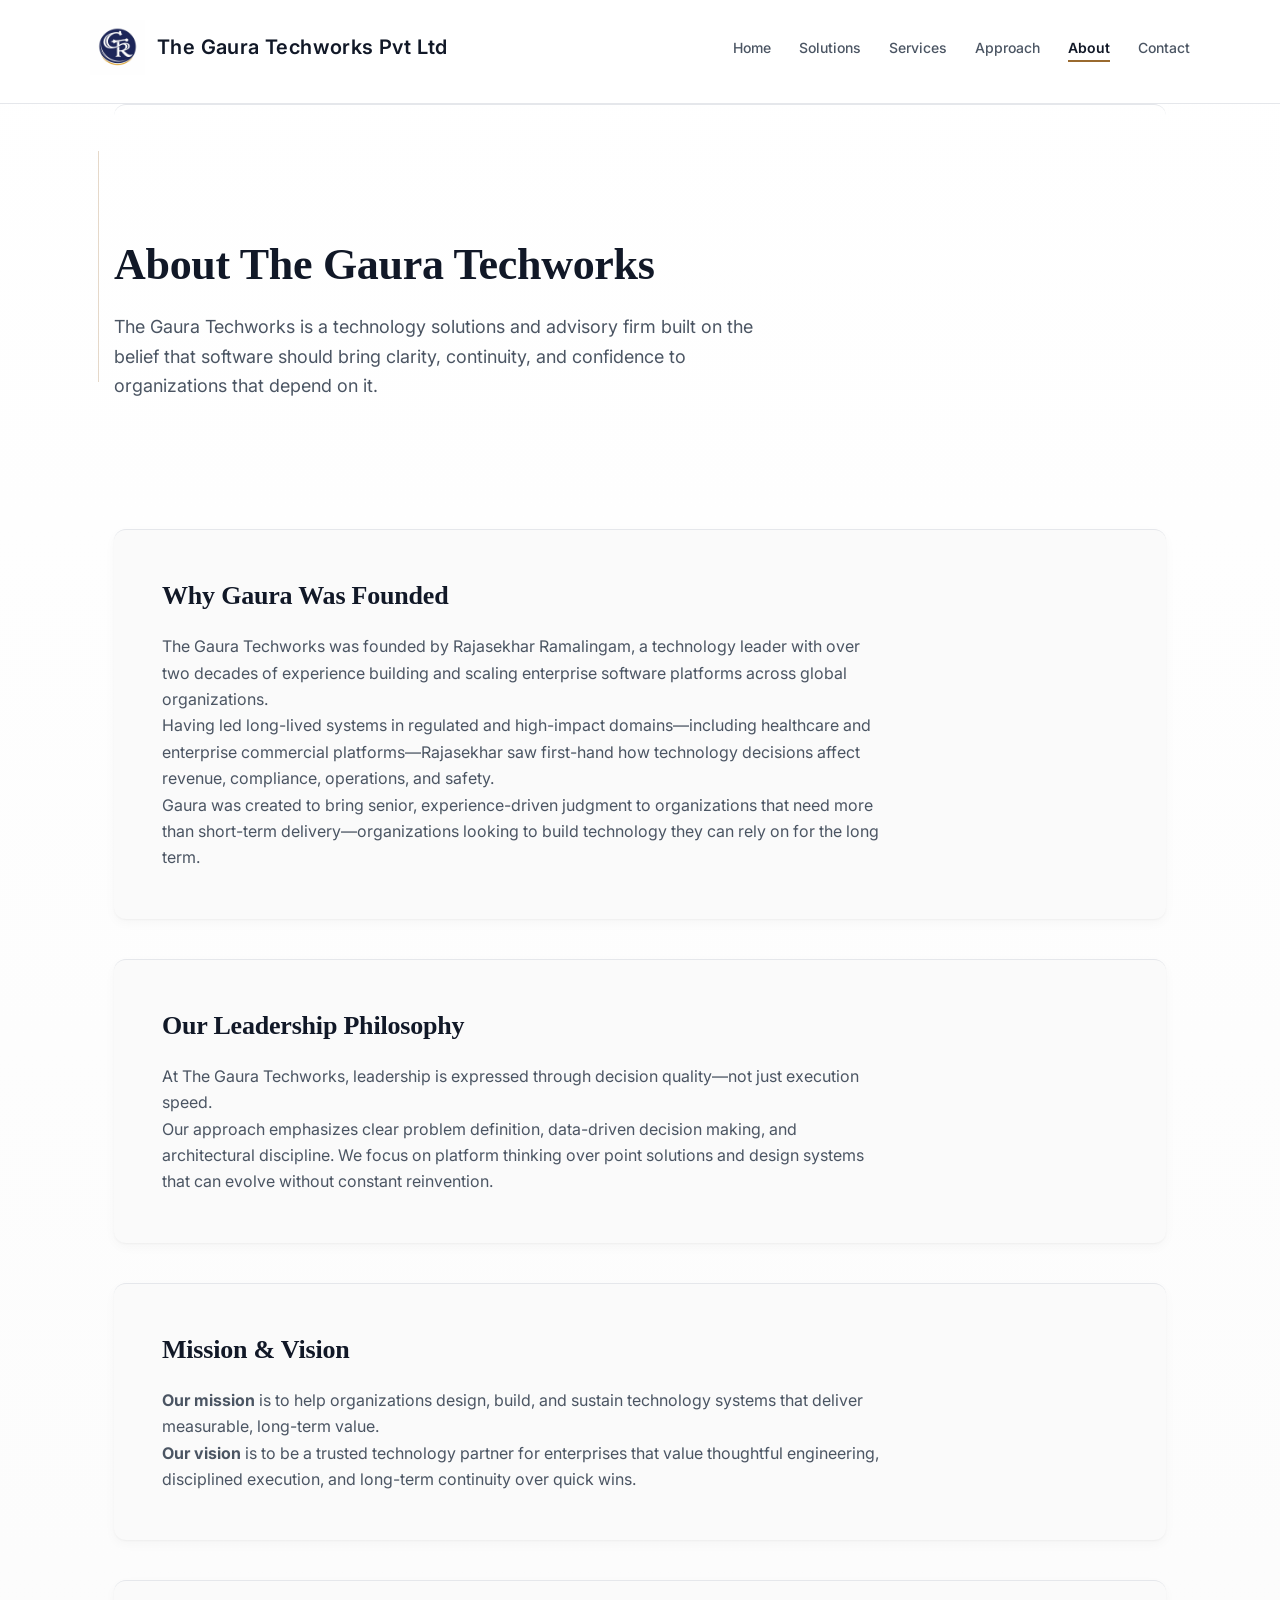
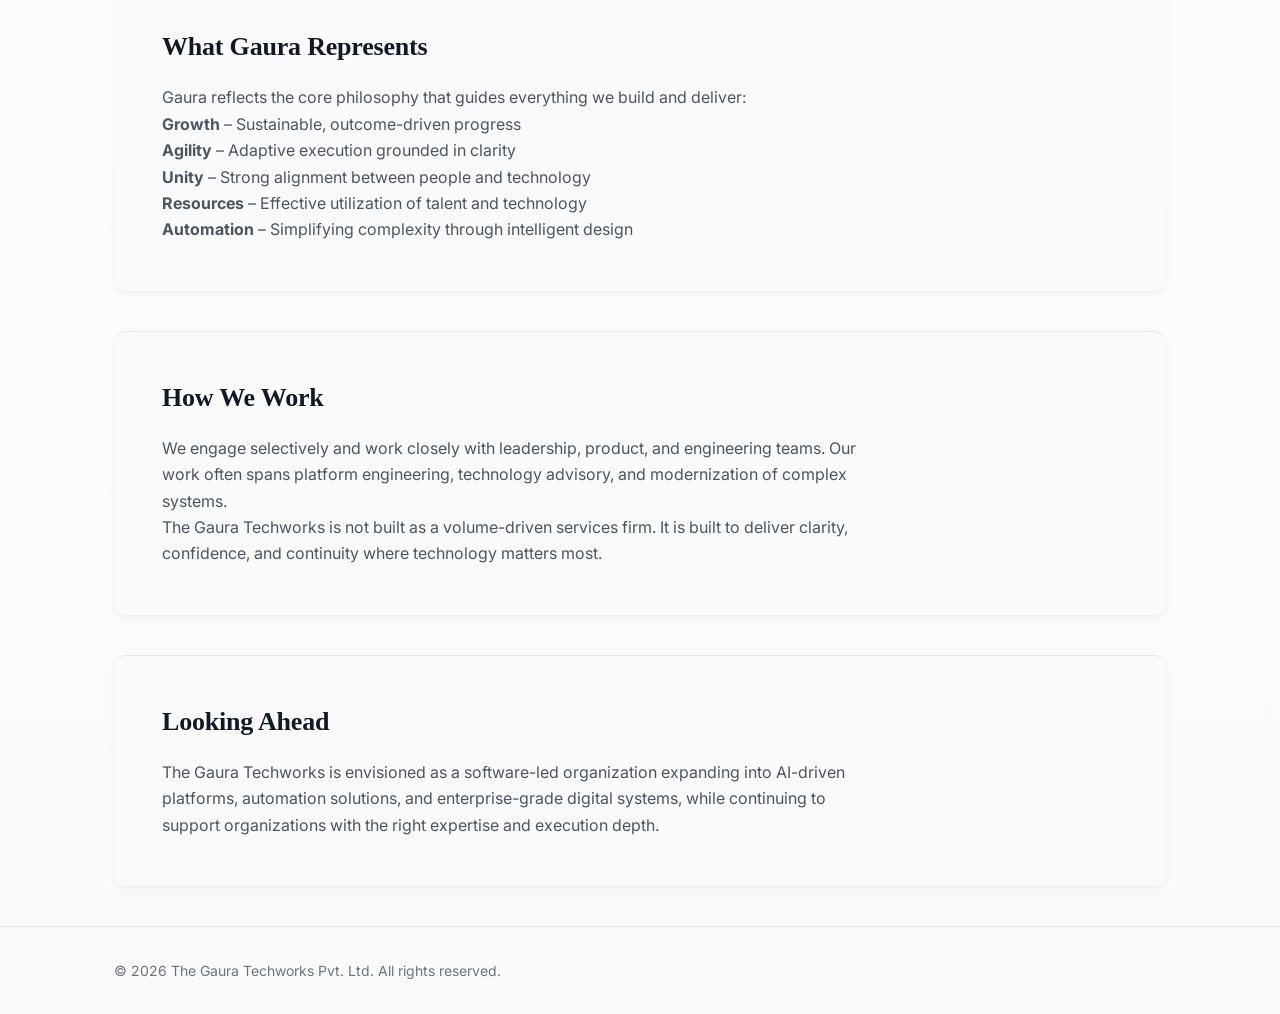
==== pages/about.html @ e9a88109 "Initial static website commit" ====
<!DOCTYPE html>
<html lang="en">

<head>
    <meta charset="UTF-8" />
    <meta name="viewport" content="width=device-width, initial-scale=1.0" />
    <title>About Us | The Gaura Techworks</title>
    <link rel="icon" type="image/png" sizes="32x32" href="../images/favicon/tgr-favicon.png">
    <link rel="icon" type="image/png" sizes="16x16" href="../images/favicon/tgr-favicon.png">
    <link rel="apple-touch-icon" href="../images/favicon/apple-touch-icon.png">
    <link rel="preconnect" href="https://fonts.googleapis.com">
    <link rel="preconnect" href="https://fonts.gstatic.com" crossorigin>
    <link href="https://fonts.googleapis.com/css2?family=Inter:wght@400;500;600&display=swap" rel="stylesheet">
    <link rel="stylesheet" href="../css/styles.css">
    <script src="../scripts/common.js" defer></script>
</head>

<body class="page-about">

    <!-- Header / Navigation -->
    <header>
        <div class="container nav">
            <!--div class="logo">The Gaura Techworks</div-->
            <a href="../index.html" class="brand">
                <img src="../images/thegaura-logo.png" alt="Gaura logo" class="brand-mark">
                <span class="brand-name">The Gaura Techworks Pvt Ltd</span>
            </a>
            <nav class="nav-links">
                <a href="../index.html">Home</a>
                <a href="solutions.html">Solutions</a>
                <a href="services.html">Services</a>
                <a href="approach.html">Approach</a>
                <a href="about.html" class="active">About</a>
                <a href="contact.html">Contact</a>
            </nav>

        </div>
    </header>

    <!-- Hero -->
    <main class="container">
    
        <section class="hero">
            <h1>About The Gaura Techworks</h1>
            <p>
                The Gaura Techworks is a technology solutions and advisory firm built on the
                belief that software should bring clarity, continuity, and confidence to
                organizations that depend on it.
            </p>
        </section>

        <section>
            <h2>Why Gaura Was Founded</h2>
            <p>
                The Gaura Techworks was founded by Rajasekhar Ramalingam, a technology leader
                with over two decades of experience building and scaling enterprise software
                platforms across global organizations.
            </p>
            <p>
                Having led long-lived systems in regulated and high-impact domains—including
                healthcare and enterprise commercial platforms—Rajasekhar saw first-hand how
                technology decisions affect revenue, compliance, operations, and safety.
            </p>
            <p>
                Gaura was created to bring senior, experience-driven judgment to organizations
                that need more than short-term delivery—organizations looking to build
                technology they can rely on for the long term.
            </p>
        </section>


    
        <section>
            <h2>Our Leadership Philosophy</h2>
            <p>
                At The Gaura Techworks, leadership is expressed through decision quality—not
                just execution speed.
            </p>
            <p>
                Our approach emphasizes clear problem definition, data-driven decision making,
                and architectural discipline. We focus on platform thinking over point
                solutions and design systems that can evolve without constant reinvention.
            </p>
        </section>

    
        <section>
            <h2>Mission & Vision</h2>
            <p>
                <strong>Our mission</strong> is to help organizations design, build, and
                sustain technology systems that deliver measurable, long-term value.
            </p>
            <p>
                <strong>Our vision</strong> is to be a trusted technology partner for
                enterprises that value thoughtful engineering, disciplined execution, and
                long-term continuity over quick wins.
            </p>
        </section>

    
        <section>
            <h2>What Gaura Represents</h2>
            <p>
                Gaura reflects the core philosophy that guides everything we build and
                deliver:
            </p>
            <p>
                <strong>Growth</strong> – Sustainable, outcome-driven progress<br>
                <strong>Agility</strong> – Adaptive execution grounded in clarity<br>
                <strong>Unity</strong> – Strong alignment between people and technology<br>
                <strong>Resources</strong> – Effective utilization of talent and technology<br>
                <strong>Automation</strong> – Simplifying complexity through intelligent design
            </p>
        </section>
    
        <section>
            <h2>How We Work</h2>
            <p>
                We engage selectively and work closely with leadership, product, and
                engineering teams. Our work often spans platform engineering, technology
                advisory, and modernization of complex systems.
            </p>
            <p>
                The Gaura Techworks is not built as a volume-driven services firm. It is built
                to deliver clarity, confidence, and continuity where technology matters most.
            </p>
        </section>

    
        <section>
            <h2>Looking Ahead</h2>
            <p>
                The Gaura Techworks is envisioned as a software-led organization expanding
                into AI-driven platforms, automation solutions, and enterprise-grade digital
                systems, while continuing to support organizations with the right expertise
                and execution depth.
            </p>
        </section>
    
    </main>


    <!-- Footer -->
    <footer>
        <div class="container">
            © 2026 The Gaura Techworks Pvt. Ltd. All rights reserved.
        </div>
    </footer>

</body>

</html>
---- css/styles.css ----
/* -------- Base Reset -------- */
:root {
  --gaura-text-primary: #111827;     /* Authority */
  --gaura-text-secondary: #4b5563;   /* Calm */
  --gaura-accent: #9A6A2F;           /* Earthy gold */
  --gaura-border: #e5e7eb;           /* Soft structure */
  --gaura-bg-soft: #fafafa;          /* Very light neutral */
}

* {
    margin: 0;
    padding: 0;
    box-sizing: border-box;
}

body {
  background-color: #ffffff;
  /*background-image:
    linear-gradient(to right, rgba(0,0,0,0.01) 1px, transparent 1px),
    linear-gradient(to bottom, rgba(0,0,0,0.01) 1px, transparent 1px);
  background-size: 48px 48px;*/
  background: linear-gradient(#ffffff, #fafafa);
  font-family: 'Inter', -apple-system, BlinkMacSystemFont, "Segoe UI", Roboto, Arial, sans-serif;
  font-size: 16px;
  line-height: 1.65;
  color: var(--gaura-text-secondary);
}

body.scrolled header {
  box-shadow: 0 2px 8px rgba(0, 0, 0, 0.06);
}

main {
  padding-top: 24px;
}

a {
    text-decoration: none;
    color: inherit;
}

/* -------- Layout -------- */
.container {
    max-width: 1100px;
    margin: 0 auto;
    padding: 0 24px;
}

header {
    border-bottom: 1px solid #e5e7eb;
    padding-bottom: 8px;
    transition: box-shadow 0.2s ease;
}

header {
  position: sticky;
  top: 0;
  z-index: 1000;
  background-color: #ffffff;
  border-bottom: 1px solid var(--gaura-border);
}

.header-inner {
  display: flex;
  align-items: center;
  justify-content: space-between;
}

.brand {
  display: flex;
  align-items: center; /* key change */
  gap: 12px;
}

.brand-mark {
  height: 55px;      /* 👈 primary control */
  width: auto;       /* maintains aspect ratio */
  flex-shrink: 0;    /* prevents squishing */
}

.brand-name {
  font-family: 'Inter', -apple-system, BlinkMacSystemFont, "Segoe UI", Roboto, Arial, sans-serif;
  font-size: 20px;        /* slightly smaller, more precise */
  font-weight: 600;
  letter-spacing: 0.02em;
  color: var(--gaura-text-primary);
  white-space: nowrap;
}

.logo {
    font-size: 20px;
    font-weight: 600;
    letter-spacing: 0.3px;
}

/* ------ nav links --------*/
.nav {
    display: flex;
    justify-content: space-between;
    align-items: center;
    padding: 20px 0;
}

.nav-links a {
    margin-left: 24px;
    font-size: 14px;
    color: #374151;
}

.nav-links a:hover {
    color: #111827;
}

.nav-links a {
  position: relative;
  color: var(--gaura-text-secondary);
}

.nav-links a.active {
  color: var(--gaura-text-primary);
  font-weight: 600;
}

.nav-links a.active::after {
  content: "";
  position: absolute;
  left: 0;
  bottom: -6px;
  width: 100%;
  height: 2px;
  background-color: var(--gaura-accent);
}

/* -------- Hero -------- */
.hero {
  padding: 88px 0 72px;
  position: relative;
}

.hero {
  padding: 120px 0 88px;
  margin-bottom: 24px;
}

.hero::before {
  content: "";
  position: absolute;
  left: -16px;
  top: 12%;
  width: 1px;
  height: 60%;
  background-color: var(--gaura-accent);
  opacity: 0.25;
}

.hero h1 {
  font-size: 40px;
  font-weight: 600;
  max-width: 720px;
  letter-spacing: -0.3px;
}

.hero h1 {
  font-size: 44px;
  max-width: 760px;
  margin-top: 12px;
}

.hero p {
  margin-top: 20px;
  max-width: 640px;
  font-size: 18px;
  color: var(--gaura-text-secondary);
}

.home-hero {
  display: grid;
  grid-template-columns: 1.2fr 1fr;
  align-items: center;
  gap: 60px;
  min-height: 85vh;
  padding: 80px 0;
}

.hero-title {
  font-family: "Inter", sans-serif;
  font-size: clamp(52px, 6vw, 76px);
  font-weight: 700;
  line-height: 1.05;
  letter-spacing: 0.04em;
  margin-bottom: 24px;
  text-transform: uppercase;
}

.hero-title::after {
  content: "";
  display: block;
  width: 64px;
  height: 3px;
  background: var(--gaura-accent);
  margin-top: 18px;
}


.hero-tagline {
  font-family: "Source Serif 4", serif;
  font-size: 22px;
  font-weight: 500;
  margin-bottom: 20px;
  max-width: 560px;
}

.hero-description {
  font-size: 16px;
  line-height: 1.6;
  color: #4b5563; /* neutral grey */
  max-width: 560px;
}

.hero-visual {
  display: flex;
  justify-content: center;
  align-items: center;
}

.hero-svg {
  width: 100%;
  max-width: 520px;
  height: auto;
  opacity: 0.9;
}

/* -------- Section -------- */
section {
  padding: 72px 0;
  border-top: 1px solid var(--gaura-border);
}

section {
  position: relative;
}
/*
section:not(.hero)::after {
  content: "";
  position: absolute;
  bottom: 0;
  left: 0;
  width: 64px;
  height: 1px;
  background-color: var(--gaura-border);
}
*/
section:nth-of-type(even) {
  background-color: var(--gaura-bg-soft);
}


section h2 {
  font-size: 26px;
  font-weight: 600;
  margin-bottom: 20px;
  letter-spacing: -0.2px;
  position: relative;
  margin-top: 0;
}

/* section h2::after {
  content: "";
  display: block;
  width: 36px;
  height: 2px;
  background-color: var(--gaura-accent);
  margin-top: 8px;
} */

section p {
    max-width: 720px;
    color: #4b5563;
}

section {
  background-color: #fafafa;               /* soft neutral */
  padding: 48px 48px;
  margin: 40px 0;
  border-radius: 12px;
  box-shadow: 
    0 1px 2px rgba(0, 0, 0, 0.04),
    0 4px 12px rgba(0, 0, 0, 0.03);
}

section.hero {
  background-color: transparent;
  box-shadow: none;
  padding: 120px 0 88px;
  margin: 0;
}

section:not(.hero):hover {
  box-shadow:
    0 2px 4px rgba(0, 0, 0, 0.05),
    0 8px 20px rgba(0, 0, 0, 0.05);
}

.section-title {
  display: flex;
  align-items: center;
  gap: 12px;
  margin-bottom: 12px;
}

.section-text {
  display: flex;
  flex-direction: column;
}

.section-text::after {
  content: "";
  width: 36px;
  height: 2px;
  background-color: var(--gaura-accent);
  margin-top: 8px;
}

.section-icon {
  font-size: 18px;
  color: var(--gaura-accent);
  margin-top: 4px; /* aligns with text baseline */
}

/* -------- Cards -------- */
.grid {
    display: grid;
    grid-template-columns: repeat(auto-fit, minmax(260px, 1fr));
    gap: 24px;
    margin-top: 32px;
}

.card {
  padding: 28px;
  border: 1px solid var(--gaura-border);
  border-left: 3px solid var(--gaura-accent);
  border-radius: 10px;
  background-color: #ffffff;
}

.card:hover {
  transform: translateY(-2px);
  box-shadow: 0 8px 24px rgba(0,0,0,0.06);
}

.card h3 {
    font-size: 18px;
    margin-bottom: 8px;
}

.card p {
    font-size: 14px;
    color: #4b5563;
}

/* -------- Footer -------- */
footer {
    border-top: 1px solid #e5e7eb;
    padding: 32px 0;
    font-size: 14px;
    color: #6b7280;
}

@media (max-width: 640px) {
    .hero h1 {
        font-size: 32px;
    }
}

h1, h2, h3 {
  font-family: 'Source Serif 4', Georgia, serif;
  color: var(--gaura-text-primary);
}

h1 {
  font-size: 44px;
  font-weight: 600;
  line-height: 1.25;
  letter-spacing: -0.25px;
}

h2 {
  font-size: 28px;
  font-weight: 500;
  line-height: 1.35;
}

h3 {
  font-size: 20px;
  font-weight: 500;
}

p {
    color: #4b5563;
}

.accent {
    color: #9A6A2F;
}

.nav-links a {
  margin-left: 24px;
  font-size: 14px;
  color: var(--gaura-text-secondary);
  font-weight: 500;
  position: relative;
}

.nav-links a::after {
  content: "";
  position: absolute;
  left: 0;
  bottom: -6px;
  width: 0;
  height: 1px;
  background-color: var(--gaura-accent);
  transition: width 0.2s ease;
}

.nav-links a:hover::after {
  width: 100%;
}

.nav-links a:hover {
    color: #111827;
}

section ul {
  list-style: none;
  padding-left: 0;
  margin-top: 16px;
}

section li {
  position: relative;
  padding-left: 20px;
  margin-bottom: 10px;
  line-height: 1.6;
}

section li::before {
  content: "–";
  position: absolute;
  left: 0;
  top: 0;
  color: var(--gaura-text-secondary);
  font-weight: 500;
  opacity: 0.7;
}


section li::marker {
  color: var(--gaura-text-secondary);
}


.contact-form {
  max-width: 560px;
  margin-top: 24px;
}

.form-group {
  margin-bottom: 16px;
}

.form-group label {
  display: block;
  font-size: 14px;
  margin-bottom: 6px;
  color: var(--gaura-text-secondary);
}

.form-group input,
.form-group textarea {
  width: 100%;
  padding: 10px 12px;
  font-size: 14px;
  border: 1px solid var(--gaura-border);
  border-radius: 6px;
  font-family: inherit;
}

.form-group input:focus,
.form-group textarea:focus {
  outline: none;
  border-color: var(--gaura-accent);
}

button[type="submit"] {
  margin-top: 8px;
  padding: 10px 18px;
  font-size: 14px;
  font-weight: 500;
  color: #ffffff;
  background-color: var(--gaura-accent);
  border: none;
  border-radius: 6px;
  cursor: pointer;
}

button[type="submit"]:hover {
  opacity: 0.9;
}

.home-cards {
  display: grid;
  grid-template-columns: repeat(3, 1fr);
  gap: 24px;
}

@media (max-width: 768px) {
  .home-cards {
    grid-template-columns: 1fr;
  }
}

@media (max-width: 768px) {
  .contact-form {
    max-width: 100%;
  }
}

@media (max-width: 768px) {
  .hero-visual {
    height: 180px;
  }
}

@media (max-width: 900px) {
  .home-hero {
    grid-template-columns: 1fr;
    gap: 40px;
    min-height: auto;
  }

  .hero-title {
    font-size: 42px;
  }

  .hero-tagline {
    font-size: 20px;
  }

  .hero-visual {
    order: -1;
  }
}


/* ---- Hero Fade-in Animation ---- */

.fade-in {
  opacity: 0;
  transform: translateY(12px);
  transition: opacity 0.6s ease-out, transform 0.6s ease-out;
}

.fade-in.show {
  opacity: 1;
  transform: translateY(0);
}

/* Slight stagger for hierarchy */
.fade-in.delay-1 {
  transition-delay: 0.15s;
}

.fade-in.delay-2 {
  transition-delay: 0.3s;
}

.fade-in.delay-3 {
  transition-delay: 0.45s;
}
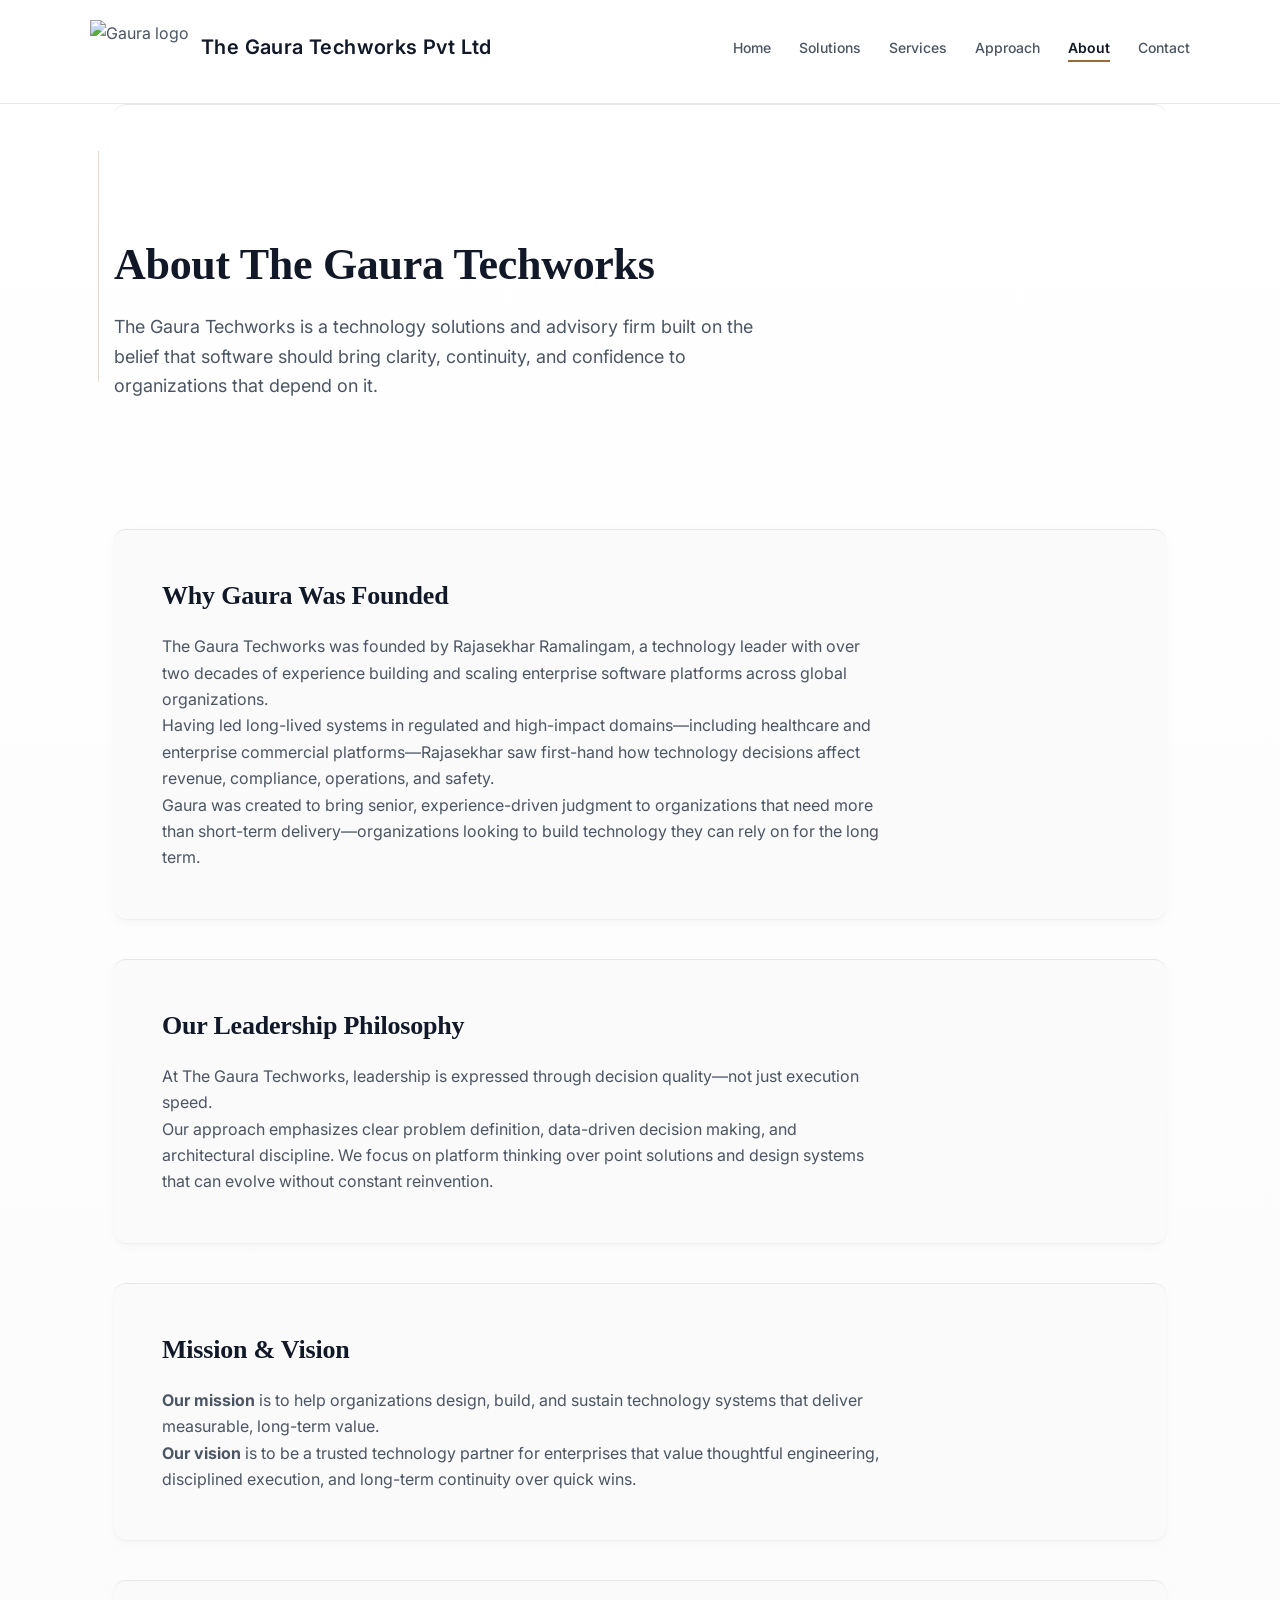
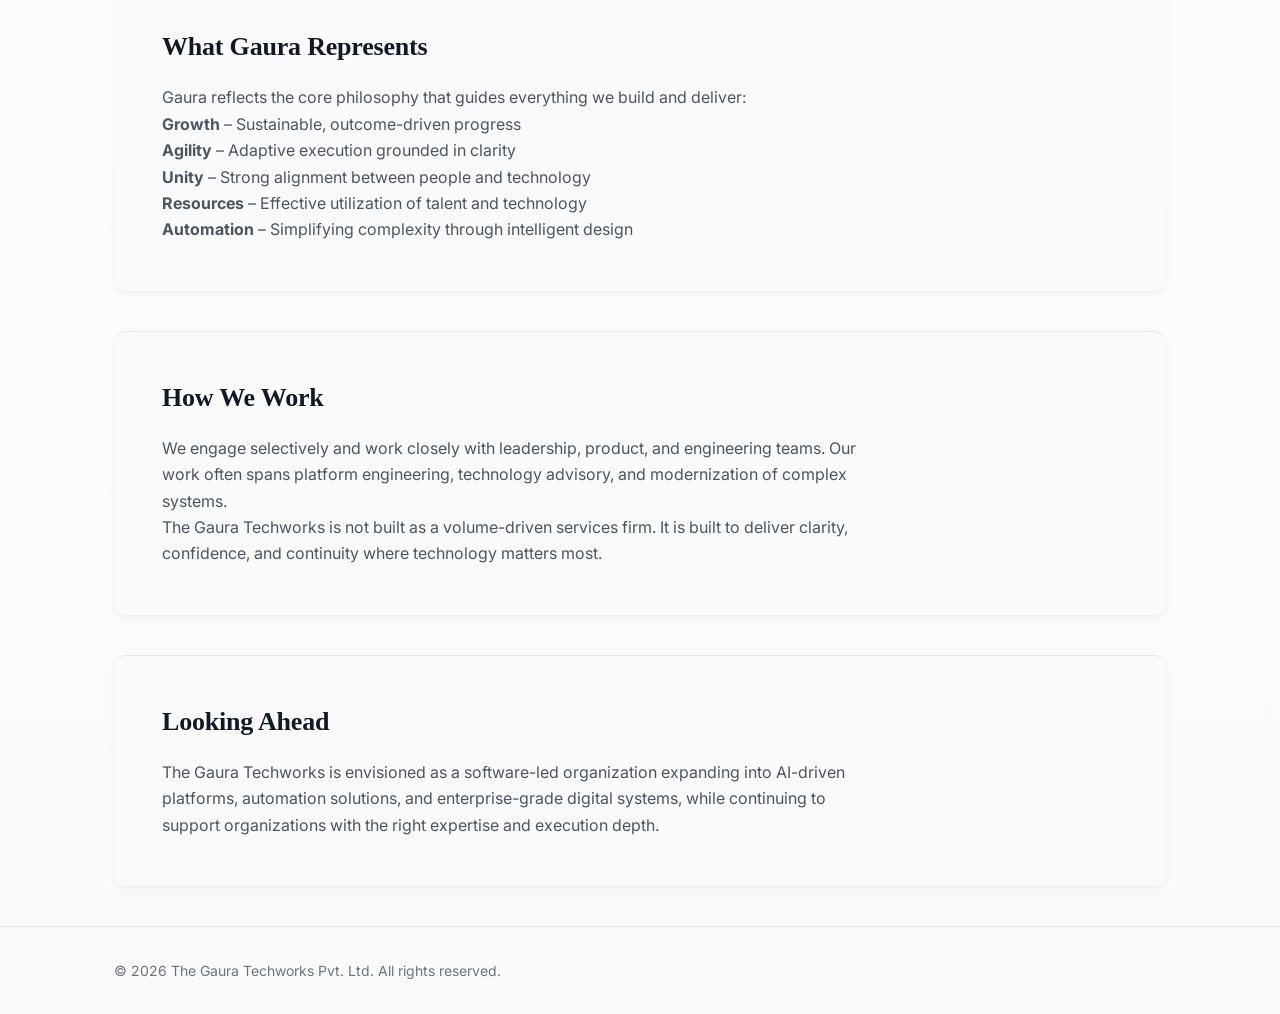
==== commit 0b3d41b7: "Updated other pages with latest logo" ====
--- a/pages/about.html
+++ b/pages/about.html
@@ -22,7 +22,7 @@
         <div class="container nav">
             <!--div class="logo">The Gaura Techworks</div-->
             <a href="../index.html" class="brand">
-                <img src="../images/thegaura-logo.png" alt="Gaura logo" class="brand-mark">
+                <img src="images/Gemini_Generated_Image_hbbd80hbbd80hbbd.png" alt="Gaura logo" class="brand-mark">
                 <span class="brand-name">The Gaura Techworks Pvt Ltd</span>
             </a>
             <nav class="nav-links">
